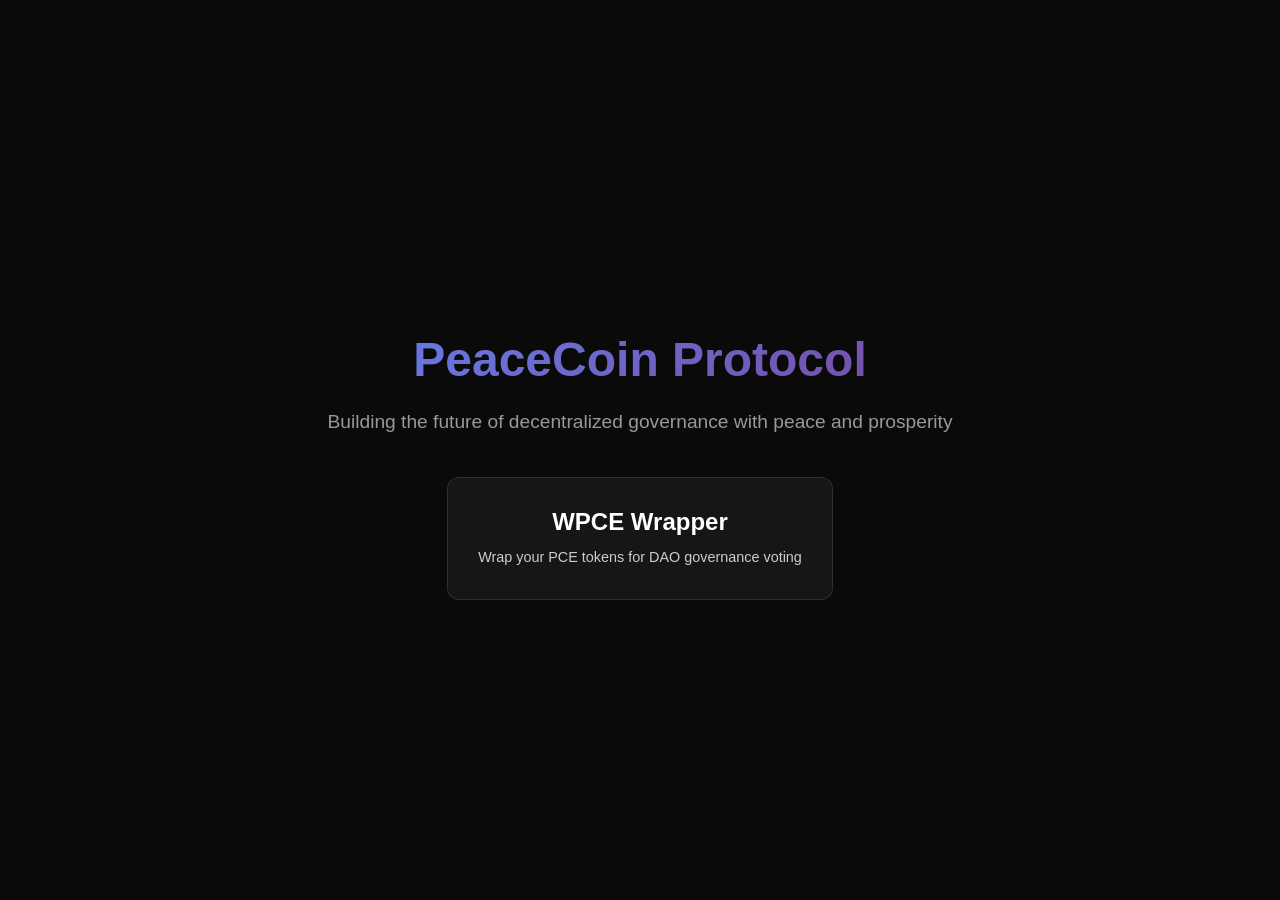
==== index.html @ 1a09d8c0 "initial import" ====
<!DOCTYPE html>
<html lang="en">
<head>
    <meta charset="UTF-8">
    <meta name="viewport" content="width=device-width, initial-scale=1.0">
    <title>PeaceCoin Protocol</title>
    <style>
        body {
            margin: 0;
            padding: 0;
            font-family: -apple-system, BlinkMacSystemFont, 'Segoe UI', Roboto, 'Helvetica Neue', Arial, sans-serif;
            background-color: #0a0a0a;
            color: #ffffff;
            min-height: 100vh;
            display: flex;
            flex-direction: column;
            align-items: center;
            justify-content: center;
        }
        .container {
            max-width: 800px;
            padding: 40px 20px;
            text-align: center;
        }
        h1 {
            font-size: 3rem;
            margin-bottom: 20px;
            background: linear-gradient(135deg, #667eea 0%, #764ba2 100%);
            -webkit-background-clip: text;
            -webkit-text-fill-color: transparent;
            background-clip: text;
        }
        p {
            font-size: 1.2rem;
            color: #999;
            margin-bottom: 40px;
            line-height: 1.6;
        }
        .links {
            display: flex;
            gap: 20px;
            justify-content: center;
            flex-wrap: wrap;
        }
        .link-card {
            background: rgba(255, 255, 255, 0.05);
            border: 1px solid rgba(255, 255, 255, 0.1);
            border-radius: 12px;
            padding: 30px;
            text-decoration: none;
            color: #ffffff;
            transition: all 0.3s ease;
            min-width: 200px;
        }
        .link-card:hover {
            background: rgba(255, 255, 255, 0.1);
            border-color: #667eea;
            transform: translateY(-5px);
        }
        .link-card h2 {
            margin: 0 0 10px 0;
            font-size: 1.5rem;
        }
        .link-card p {
            margin: 0;
            font-size: 0.9rem;
            color: #ccc;
        }
    </style>
</head>
<body>
    <div class="container">
        <h1>PeaceCoin Protocol</h1>
        <p>Building the future of decentralized governance with peace and prosperity</p>
        
        <div class="links">
            <a href="/wrapper/" class="link-card">
                <h2>WPCE Wrapper</h2>
                <p>Wrap your PCE tokens for DAO governance voting</p>
            </a>
        </div>
    </div>
</body>
</html>
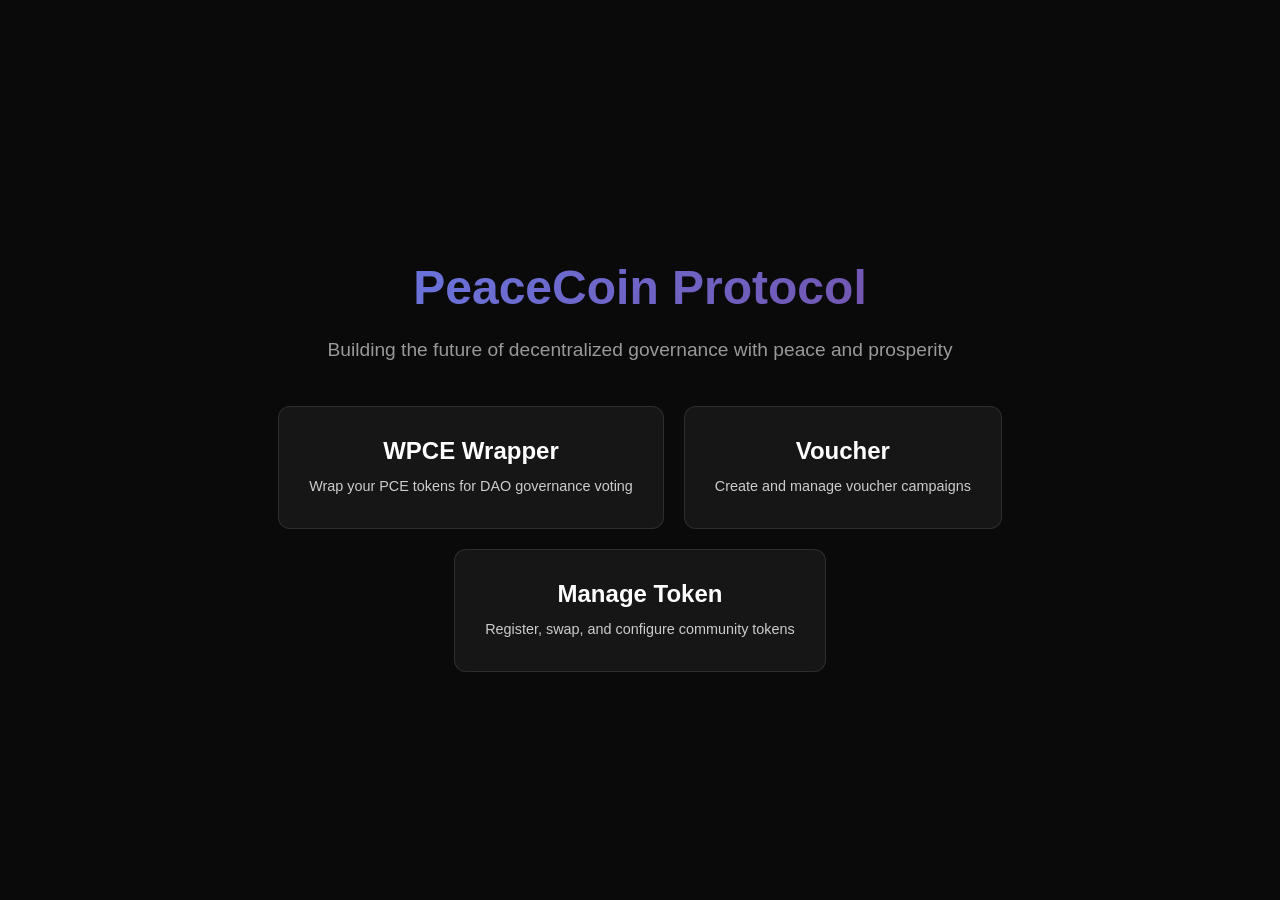
==== commit b474e5a5: "add managetoken, voucher" ====
--- a/index.html
+++ b/index.html
@@ -74,9 +74,17 @@
         <p>Building the future of decentralized governance with peace and prosperity</p>
         
         <div class="links">
-            <a href="/wrapper/" class="link-card">
+            <a href="wrapper/" class="link-card">
                 <h2>WPCE Wrapper</h2>
                 <p>Wrap your PCE tokens for DAO governance voting</p>
+            </a>
+            <a href="voucher/" class="link-card">
+                <h2>Voucher</h2>
+                <p>Create and manage voucher campaigns</p>
+            </a>
+            <a href="managetoken/" class="link-card">
+                <h2>Manage Token</h2>
+                <p>Register, swap, and configure community tokens</p>
             </a>
         </div>
     </div>
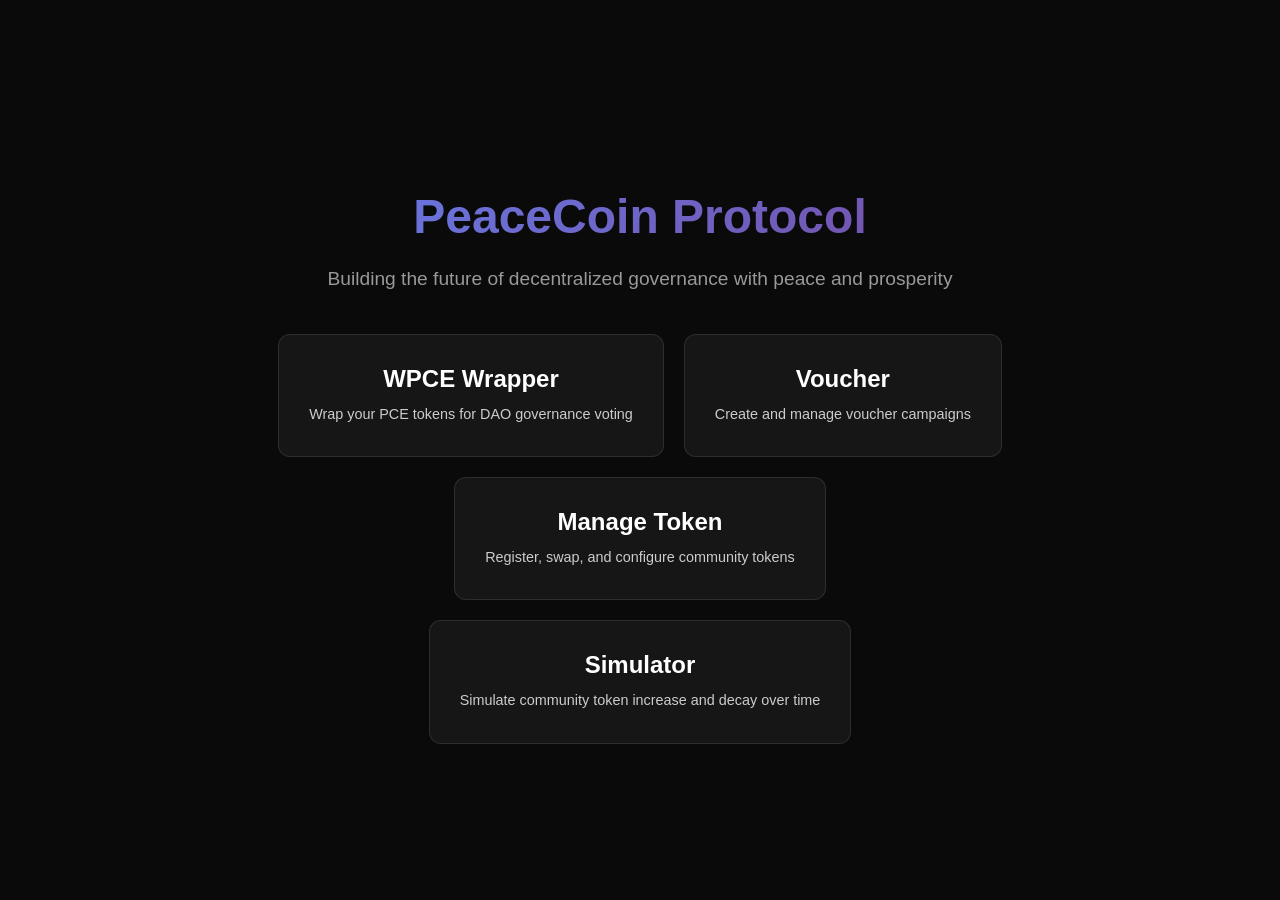
==== commit 1f7c0af2: "feat: add PCE community token simulator Agent-based, browser-only simulator for community token econ" ====
--- a/index.html
+++ b/index.html
@@ -86,6 +86,10 @@
                 <h2>Manage Token</h2>
                 <p>Register, swap, and configure community tokens</p>
             </a>
+            <a href="simulator/" class="link-card">
+                <h2>Simulator</h2>
+                <p>Simulate community token increase and decay over time</p>
+            </a>
         </div>
     </div>
 </body>
